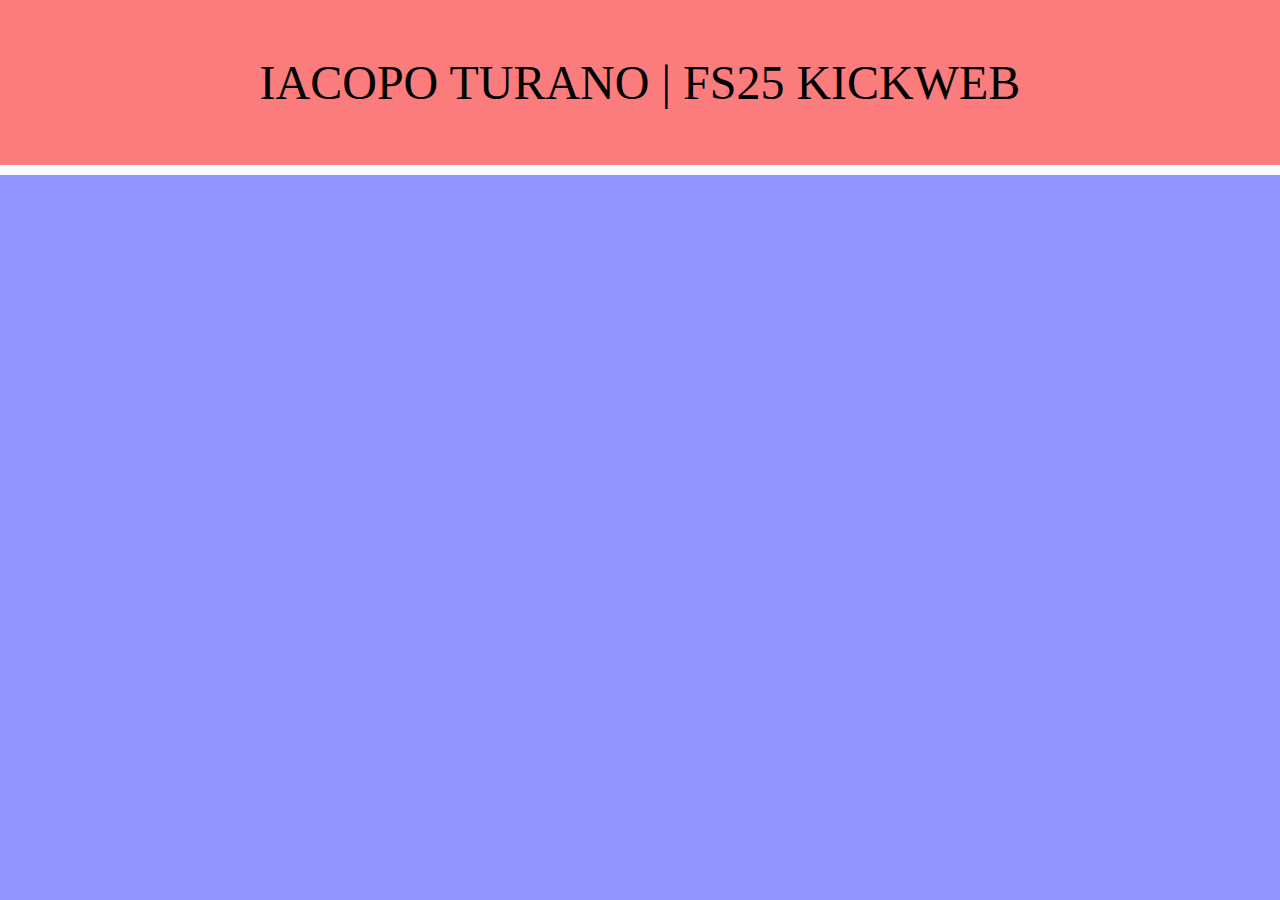
==== index.html @ 3a20b6f3 "Created Index layout" ====
<!DOCTYPE html>
<html lang="en">
<head>
    <meta charset="UTF-8">
    <meta name="viewport" content="width=device-width, initial-scale=1.0">
    <title>Index</title>
</head>

<style>
    @font-face 
    {
    font-family: Agharti;
    src: url('./resources/fonts/Agharti-BoldCondensed.ttf');
    }

    @font-face 
    {
    font-family: porschav3cond;
    src: url('./resources/fonts/911porschav3cond.ttf');
    }

    body
    {
        margin: 0px;
    }

    .parentcontainer
    {
        width: 100vw;
        height: 100vh;
        display: grid;
        grid-template-columns: 1fr;
        grid-template-rows: 1fr 10fr;
        gap: 10px
    }

    .header 
    {
        width: 100%;
        height: 100%;

        display: grid;
        grid-template-columns: 1fr 1fr 1fr;
        grid-template-rows: 1fr 1fr 1fr;
        
        background-color: rgb(251, 124, 124);
    }

    #header-title
    {
        grid-column: 1 / 4;
        grid-row: 2 / 3;

        text-align: center;
        font-size: 3rem;
    }

    .content
    {
        width: 100%;
        height: 100%;
        grid-column: 1 / 2;
        grid-row: 2 / 3;

        background-color: rgb(147, 147, 255);
    }

    .content-grid
    {
        display: grid;
        grid-template-columns: 1fr 1fr 1fr 1fr 1fr;
        grid-template-rows: 1fr 1fr 1fr 1fr;
        gap: 10px;
        width: 100%;
        height: 100%;
    }
</style>

<body>
    <div class="parentcontainer">

        <div class="header">
            <div id="header-title">IACOPO TURANO | FS25 KICKWEB</div>
        </div>

        <div class="content">
            <div class="content-grid"></div>
        </div>

    </div>
</body>
</html>
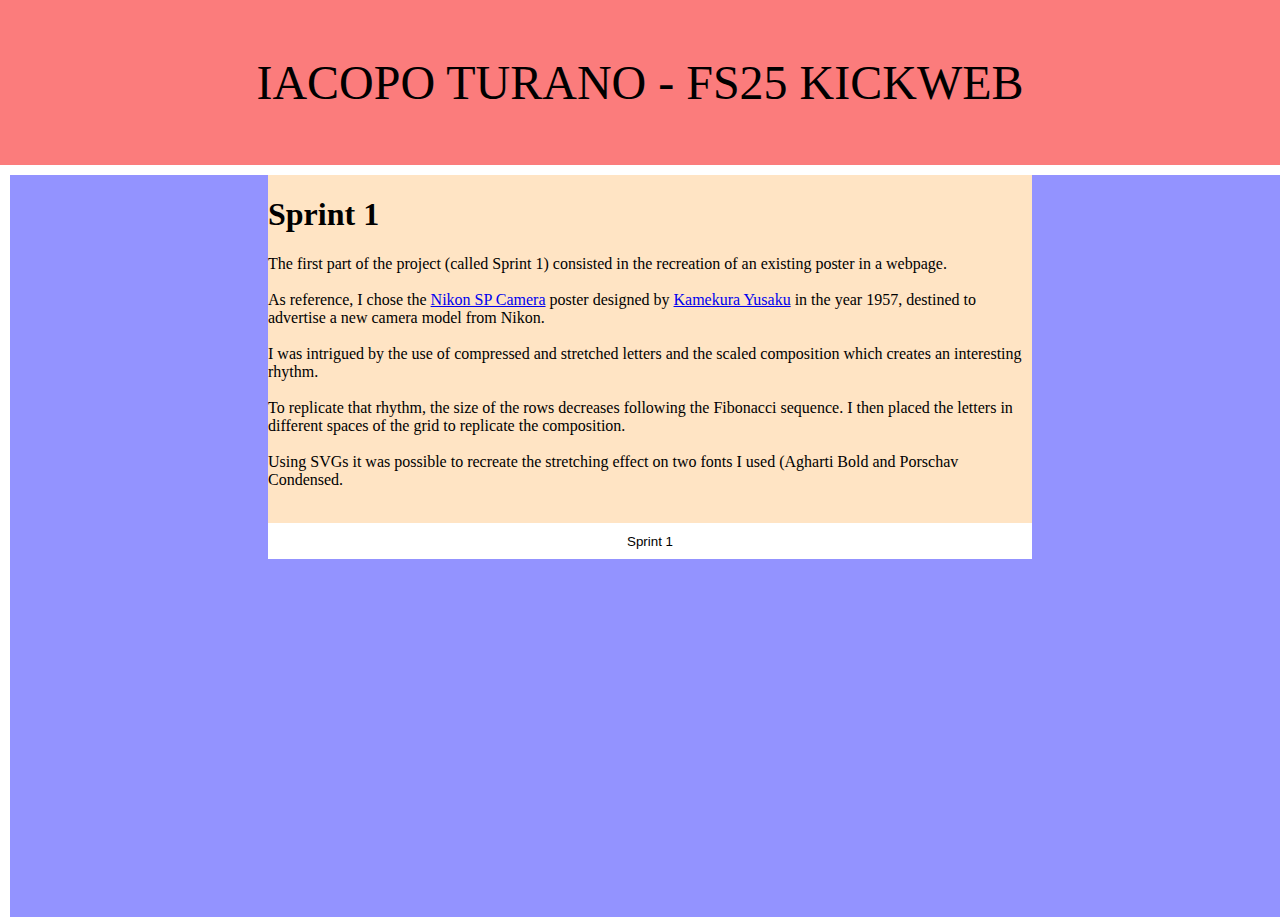
==== commit 9405a759: "Added link to Sprint 1" ====
--- a/index.html
+++ b/index.html
@@ -9,14 +9,14 @@
 <style>
     @font-face 
     {
-    font-family: Agharti;
-    src: url('./resources/fonts/Agharti-BoldCondensed.ttf');
+        font-family: Agharti;
+        src: url('./resources/fonts/Agharti-BoldCondensed.ttf');
     }
 
     @font-face 
     {
-    font-family: porschav3cond;
-    src: url('./resources/fonts/911porschav3cond.ttf');
+        font-family: porschav3cond;
+        src: url('./resources/fonts/911porschav3cond.ttf');
     }
 
     body
@@ -61,8 +61,6 @@
         height: 100%;
         grid-column: 1 / 2;
         grid-row: 2 / 3;
-
-        background-color: rgb(147, 147, 255);
     }
 
     .content-grid
@@ -70,9 +68,47 @@
         display: grid;
         grid-template-columns: 1fr 1fr 1fr 1fr 1fr;
         grid-template-rows: 1fr 1fr 1fr 1fr;
+        
         gap: 10px;
+        margin-left: 10px;
+        margin-right: 10px;
+
         width: 100%;
         height: 100%;
+
+        background-color: rgb(147, 147, 255);
+    }
+
+    .buttons
+    {
+        width: 100%;
+        height: 10%;
+
+        border: none;
+        background-color: white;
+    }
+
+    #sprint1-content
+    {
+        width: 100%;
+        height: 100%;
+
+        grid-column: 2 / 5;
+        grid-row: 1 / 3;
+
+        background-color: bisque;
+        word-wrap: break-word;
+    }
+
+    #sprint2-content
+    {
+        width: 100%;
+        height: 100%;
+
+        grid-column: 2 / 5;
+        grid-row: 3 / 5ss;
+
+        background-color: bisque;
     }
 </style>
 
@@ -80,13 +116,28 @@
     <div class="parentcontainer">
 
         <div class="header">
-            <div id="header-title">IACOPO TURANO | FS25 KICKWEB</div>
+            <div id="header-title">IACOPO TURANO - FS25 KICKWEB</div>
         </div>
 
         <div class="content">
-            <div class="content-grid"></div>
+            <div class="content-grid">
+                <div id="sprint1-content">
+                    <h1>Sprint 1</h1>
+                    <p>
+                        The first part of the project (called Sprint 1) consisted in the recreation of an existing poster in a webpage. <br><br>
+                        As reference, I chose the <a href="https://www.mplus.org.hk/en/collection/objects/poster-nikon-sp-camera-201445/">Nikon SP Camera</a> poster designed by <a href="https://en.wikipedia.org/wiki/Yusaku_Kamekura">Kamekura Yusaku</a> in the year 1957, destined to advertise a new camera model from Nikon. <br><br>
+                        I was intrigued by the use of compressed and stretched letters and the scaled composition which creates an interesting rhythm. <br><br>
+                        To replicate that rhythm, the size of the rows decreases following the Fibonacci sequence. I then placed the letters in different spaces of the grid to replicate the composition. <br><br>
+                        Using SVGs it was possible to recreate the stretching effect on two fonts I used (Agharti Bold and Porschav Condensed. <br><br>
+                    </p>
+                    <a href="./projects/sprint_1.html">
+                        <button class="buttons">Sprint 1</button>
+                    </a>
+                </div>
+            </div>
         </div>
 
     </div>
 </body>
+
 </html>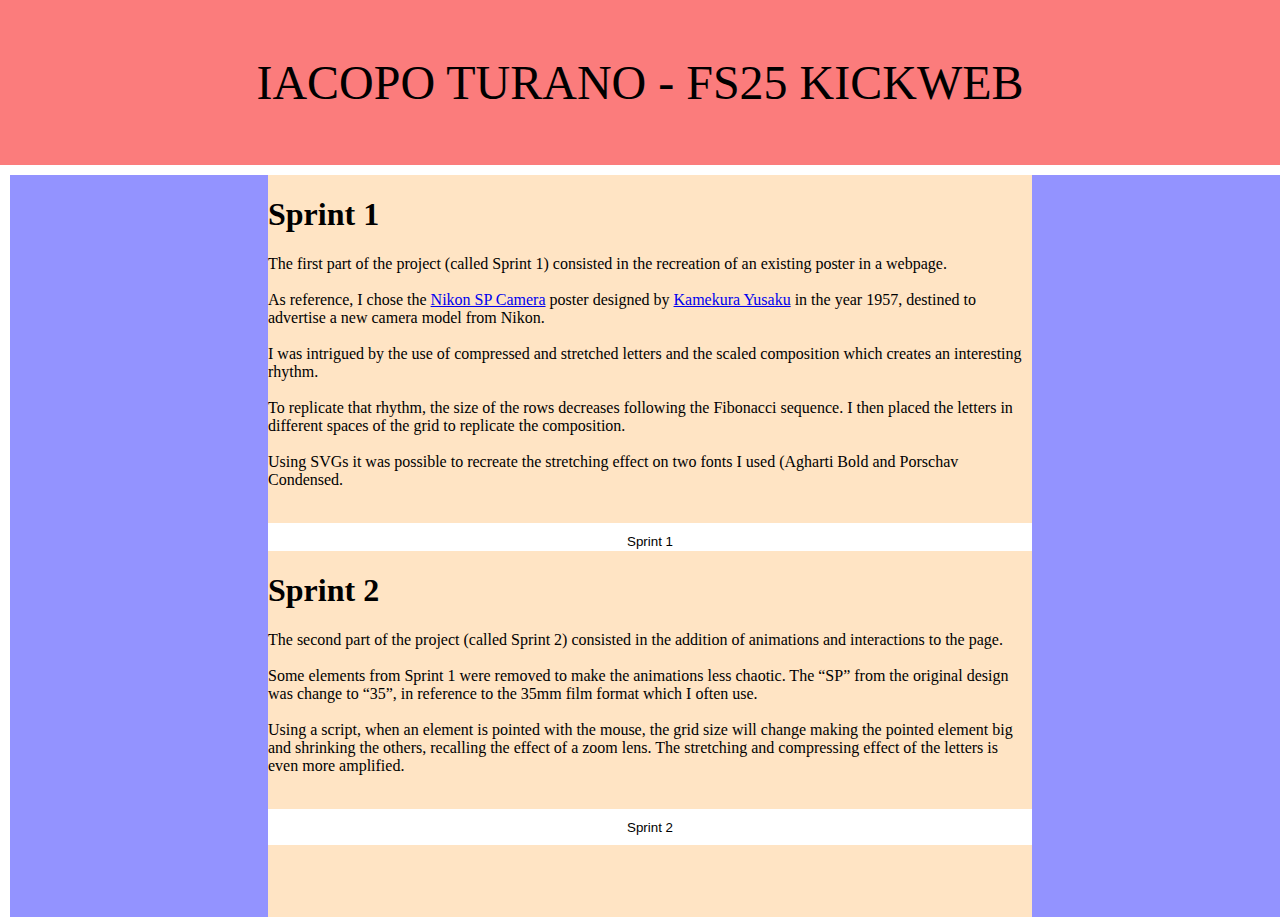
==== commit 71275460: "Added sprint_2, added sprint 2 link in index" ====
--- a/index.html
+++ b/index.html
@@ -106,7 +106,7 @@
         height: 100%;
 
         grid-column: 2 / 5;
-        grid-row: 3 / 5ss;
+        grid-row: 3 / 5;
 
         background-color: bisque;
     }
@@ -134,6 +134,18 @@
                         <button class="buttons">Sprint 1</button>
                     </a>
                 </div>
+
+                <div id="sprint2-content">
+                    <h1>Sprint 2</h1>
+                    <p>
+                        The second part of the project (called Sprint 2) consisted in the addition of animations and interactions to the page. <br><br>
+                        Some elements from Sprint 1 were removed to make the animations less chaotic. The “SP” from the original design was change to “35”, in reference to the 35mm film format which I often use. <br><br>
+                        Using a script, when an element is pointed with the mouse, the grid size will change making the pointed element big and shrinking the others, recalling the effect of a zoom lens. The stretching and compressing effect of the letters is even more amplified. <br><br>
+                    </p>
+                    <a href="./projects/sprint_2.html">
+                        <button class="buttons">Sprint 2</button>
+                    </a>
+                </div>
             </div>
         </div>
 
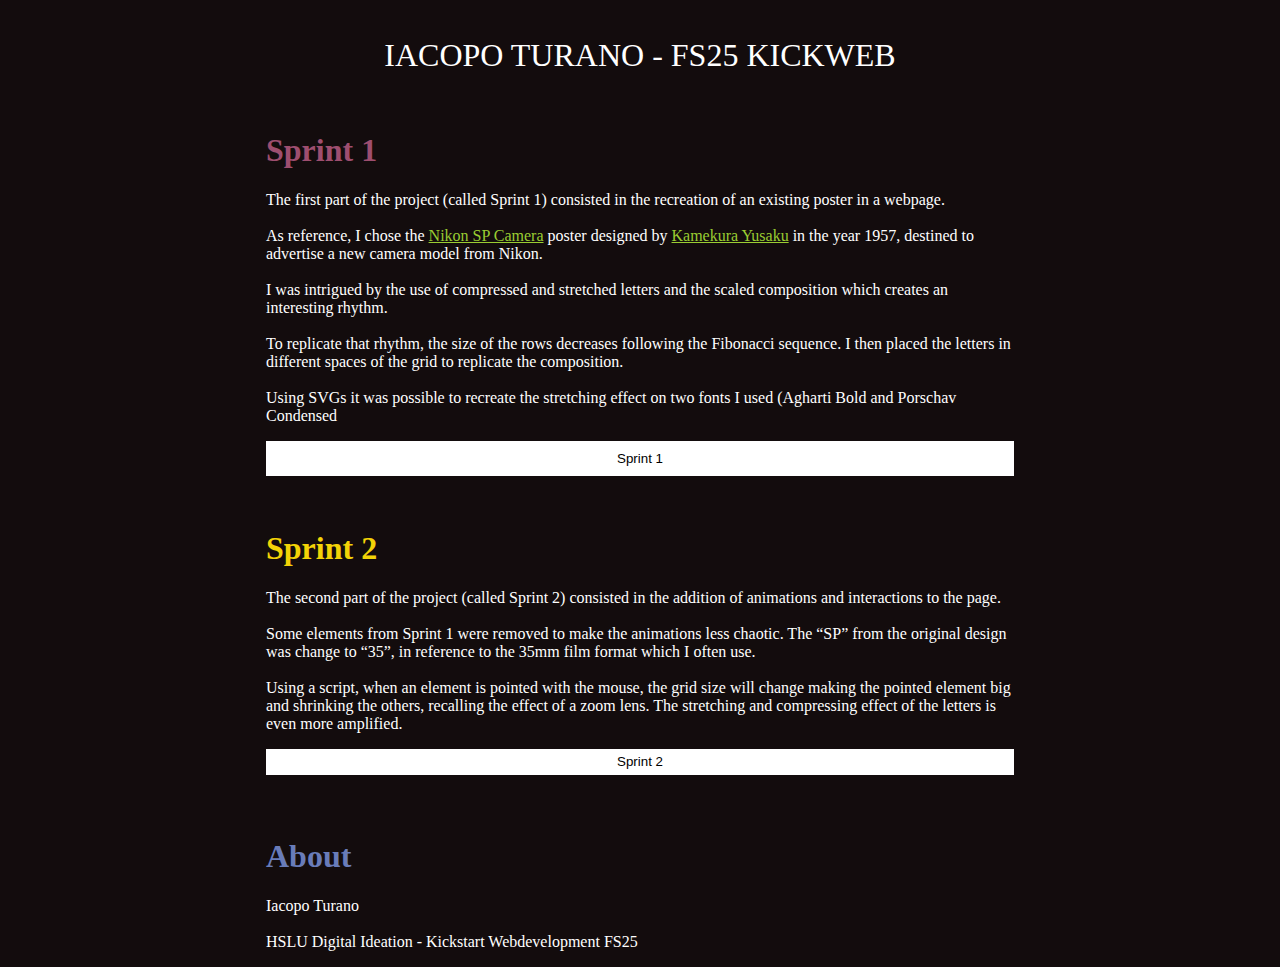
==== commit 27ed4f95: "Index first restyle" ====
--- a/index.html
+++ b/index.html
@@ -3,14 +3,14 @@
 <head>
     <meta charset="UTF-8">
     <meta name="viewport" content="width=device-width, initial-scale=1.0">
-    <title>Index</title>
+    <title>Index - Iacopo Turano</title>
 </head>
 
 <style>
     @font-face 
     {
-        font-family: Agharti;
-        src: url('./resources/fonts/Agharti-BoldCondensed.ttf');
+        font-family: DIN;
+        src: url('.resources/fonts/DIN-REGULAR.OTF');
     }
 
     @font-face 
@@ -21,7 +21,7 @@
 
     body
     {
-        margin: 0px;
+        margin: 0px;;
     }
 
     .parentcontainer
@@ -31,7 +31,6 @@
         display: grid;
         grid-template-columns: 1fr;
         grid-template-rows: 1fr 10fr;
-        gap: 10px
     }
 
     .header 
@@ -42,8 +41,8 @@
         display: grid;
         grid-template-columns: 1fr 1fr 1fr;
         grid-template-rows: 1fr 1fr 1fr;
-        
-        background-color: rgb(251, 124, 124);
+
+        background-color: rgb(19, 12, 13);
     }
 
     #header-title
@@ -52,7 +51,8 @@
         grid-row: 2 / 3;
 
         text-align: center;
-        font-size: 3rem;
+        font-size: 2rem;
+        color: white;
     }
 
     .content
@@ -61,22 +61,81 @@
         height: 100%;
         grid-column: 1 / 2;
         grid-row: 2 / 3;
+
+        background-color: rgb(19, 12, 13);
     }
 
     .content-grid
     {
         display: grid;
         grid-template-columns: 1fr 1fr 1fr 1fr 1fr;
-        grid-template-rows: 1fr 1fr 1fr 1fr;
+        grid-template-rows: auto auto auto ;
         
-        gap: 10px;
-        margin-left: 10px;
-        margin-right: 10px;
+        gap: 50px;
 
         width: 100%;
         height: 100%;
+    }
 
-        background-color: rgb(147, 147, 255);
+    #sprint1-content
+    {
+        width: 100%;
+        height: 100%;
+
+        grid-column: 2 / 5;
+        grid-row: 1 / 2;
+
+        word-wrap: break-word;
+        color: white;
+    }
+
+    #sprint1-content > h1
+    {
+        color: rgb(158, 78, 111);
+    }
+
+    #sprint2-content
+    {
+        width: 100%;
+        height: 100%;
+
+        grid-column: 2 / 5;
+        grid-row: 2 / 3;
+
+        word-wrap: break-word;
+        color: white;
+    }
+
+    #sprint2-content > h1
+    {
+        color: rgb(243, 211, 7);
+    }
+
+    #about-content
+    {
+        width: 100%;
+        height: 100%;
+
+        grid-column: 2 / 5;
+        grid-row: 3 / 4;
+
+        word-wrap: break-word;
+        color: white;
+    }
+
+    #about-content > h1
+    {
+        color: rgb(105, 124, 185);
+    }
+
+    .link
+    {
+        color: yellowgreen;
+    }
+
+    .link:hover
+    {
+        color: rgb(111, 155, 23);
     }
 
     .buttons
@@ -86,29 +145,6 @@
 
         border: none;
         background-color: white;
-    }
-
-    #sprint1-content
-    {
-        width: 100%;
-        height: 100%;
-
-        grid-column: 2 / 5;
-        grid-row: 1 / 3;
-
-        background-color: bisque;
-        word-wrap: break-word;
-    }
-
-    #sprint2-content
-    {
-        width: 100%;
-        height: 100%;
-
-        grid-column: 2 / 5;
-        grid-row: 3 / 5;
-
-        background-color: bisque;
     }
 </style>
 
@@ -125,10 +161,10 @@
                     <h1>Sprint 1</h1>
                     <p>
                         The first part of the project (called Sprint 1) consisted in the recreation of an existing poster in a webpage. <br><br>
-                        As reference, I chose the <a href="https://www.mplus.org.hk/en/collection/objects/poster-nikon-sp-camera-201445/">Nikon SP Camera</a> poster designed by <a href="https://en.wikipedia.org/wiki/Yusaku_Kamekura">Kamekura Yusaku</a> in the year 1957, destined to advertise a new camera model from Nikon. <br><br>
+                        As reference, I chose the <a class="link" href="https://www.mplus.org.hk/en/collection/objects/poster-nikon-sp-camera-201445/">Nikon SP Camera</a> poster designed by <a class="link" href="https://en.wikipedia.org/wiki/Yusaku_Kamekura">Kamekura Yusaku</a> in the year 1957, destined to advertise a new camera model from Nikon. <br><br>
                         I was intrigued by the use of compressed and stretched letters and the scaled composition which creates an interesting rhythm. <br><br>
                         To replicate that rhythm, the size of the rows decreases following the Fibonacci sequence. I then placed the letters in different spaces of the grid to replicate the composition. <br><br>
-                        Using SVGs it was possible to recreate the stretching effect on two fonts I used (Agharti Bold and Porschav Condensed. <br><br>
+                        Using SVGs it was possible to recreate the stretching effect on two fonts I used (Agharti Bold and Porschav Condensed
                     </p>
                     <a href="./projects/sprint_1.html">
                         <button class="buttons">Sprint 1</button>
@@ -140,11 +176,19 @@
                     <p>
                         The second part of the project (called Sprint 2) consisted in the addition of animations and interactions to the page. <br><br>
                         Some elements from Sprint 1 were removed to make the animations less chaotic. The “SP” from the original design was change to “35”, in reference to the 35mm film format which I often use. <br><br>
-                        Using a script, when an element is pointed with the mouse, the grid size will change making the pointed element big and shrinking the others, recalling the effect of a zoom lens. The stretching and compressing effect of the letters is even more amplified. <br><br>
+                        Using a script, when an element is pointed with the mouse, the grid size will change making the pointed element big and shrinking the others, recalling the effect of a zoom lens. The stretching and compressing effect of the letters is even more amplified. 
                     </p>
                     <a href="./projects/sprint_2.html">
                         <button class="buttons">Sprint 2</button>
                     </a>
+                </div>
+
+                <div id="about-content">
+                    <h1>About</h1>
+                    <p>
+                        Iacopo Turano<br><br>
+                        HSLU Digital Ideation - Kickstart Webdevelopment FS25
+                    </p>
                 </div>
             </div>
         </div>
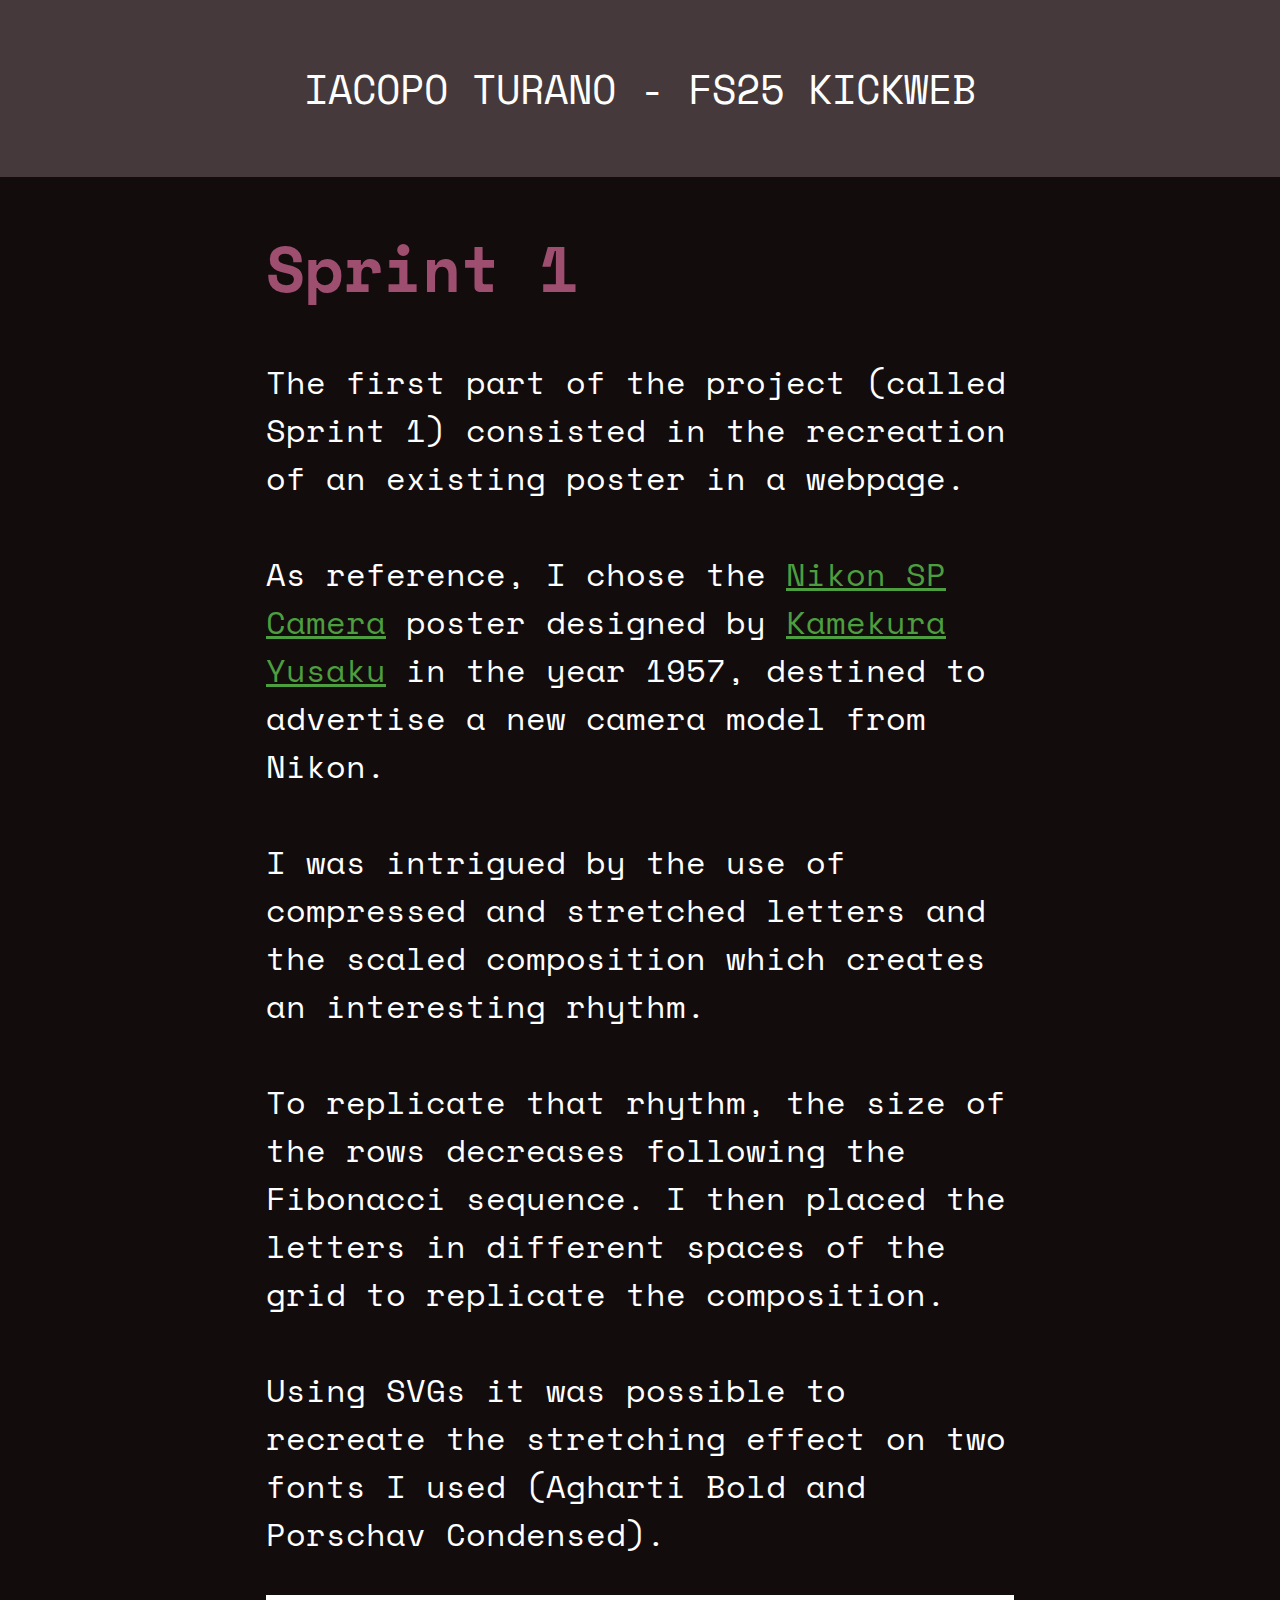
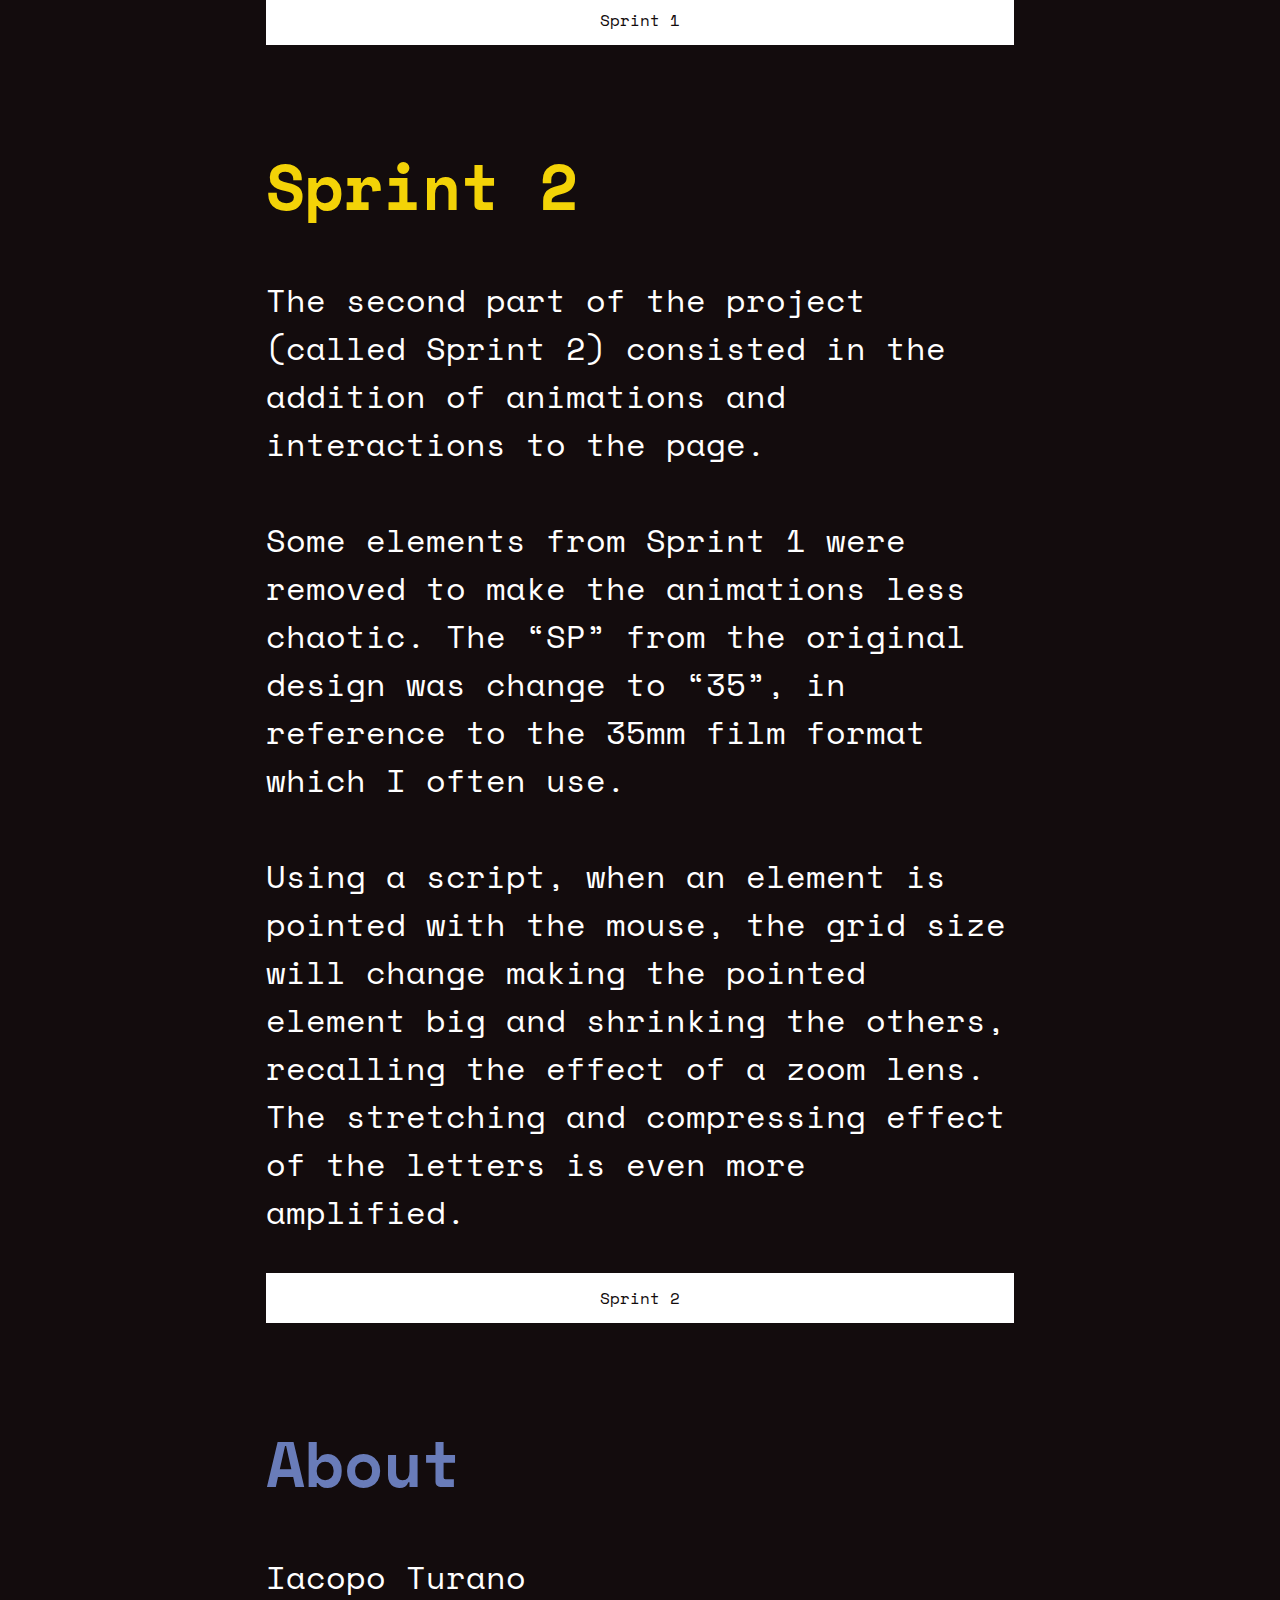
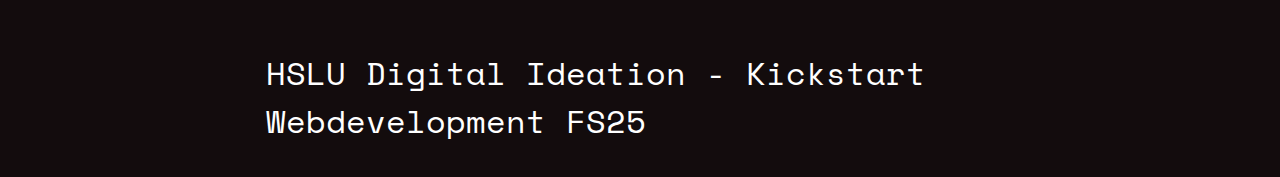
==== commit 18fd138c: "Index style completed" ====
--- a/index.html
+++ b/index.html
@@ -4,24 +4,16 @@
     <meta charset="UTF-8">
     <meta name="viewport" content="width=device-width, initial-scale=1.0">
     <title>Index - Iacopo Turano</title>
+    <link rel="preconnect" href="https://fonts.googleapis.com">
+    <link rel="preconnect" href="https://fonts.gstatic.com" crossorigin>
+    <link href="https://fonts.googleapis.com/css2?family=Space+Mono:ital,wght@0,400;0,700;1,400;1,700&display=swap" rel="stylesheet">
 </head>
 
 <style>
-    @font-face 
-    {
-        font-family: DIN;
-        src: url('.resources/fonts/DIN-REGULAR.OTF');
-    }
-
-    @font-face 
-    {
-        font-family: porschav3cond;
-        src: url('./resources/fonts/911porschav3cond.ttf');
-    }
-
     body
     {
-        margin: 0px;;
+        margin: 0px;
+        overflow-x: hidden;
     }
 
     .parentcontainer
@@ -31,6 +23,7 @@
         display: grid;
         grid-template-columns: 1fr;
         grid-template-rows: 1fr 10fr;
+        font-family: "Space Mono", monospace;
     }
 
     .header 
@@ -42,7 +35,7 @@
         grid-template-columns: 1fr 1fr 1fr;
         grid-template-rows: 1fr 1fr 1fr;
 
-        background-color: rgb(19, 12, 13);
+        background-color: rgb(69, 57, 59);
     }
 
     #header-title
@@ -51,7 +44,7 @@
         grid-row: 2 / 3;
 
         text-align: center;
-        font-size: 2rem;
+        font-size: 2.5rem;
         color: white;
     }
 
@@ -75,6 +68,9 @@
 
         width: 100%;
         height: 100%;
+
+        font-weight: 500;
+        font-size: 2rem;
     }
 
     #sprint1-content
@@ -130,21 +126,30 @@
 
     .link
     {
-        color: yellowgreen;
+        color: rgb(77, 158, 62);
     }
 
     .link:hover
     {
-        color: rgb(111, 155, 23);
+        color: rgb(60, 122, 63);
     }
 
     .buttons
     {
         width: 100%;
-        height: 10%;
+        height: 50px;
 
         border: none;
         background-color: white;
+        font-family: "Space Mono", monospace;
+        font-size: 1rem;
+        color: rgb(19, 12, 13);
+        background-color: white;
+    }
+
+    .buttons:hover
+    {
+        background-color: rgb(222, 220, 220);
     }
 </style>
 
@@ -164,7 +169,7 @@
                         As reference, I chose the <a class="link" href="https://www.mplus.org.hk/en/collection/objects/poster-nikon-sp-camera-201445/">Nikon SP Camera</a> poster designed by <a class="link" href="https://en.wikipedia.org/wiki/Yusaku_Kamekura">Kamekura Yusaku</a> in the year 1957, destined to advertise a new camera model from Nikon. <br><br>
                         I was intrigued by the use of compressed and stretched letters and the scaled composition which creates an interesting rhythm. <br><br>
                         To replicate that rhythm, the size of the rows decreases following the Fibonacci sequence. I then placed the letters in different spaces of the grid to replicate the composition. <br><br>
-                        Using SVGs it was possible to recreate the stretching effect on two fonts I used (Agharti Bold and Porschav Condensed
+                        Using SVGs it was possible to recreate the stretching effect on two fonts I used (Agharti Bold and Porschav Condensed).
                     </p>
                     <a href="./projects/sprint_1.html">
                         <button class="buttons">Sprint 1</button>
